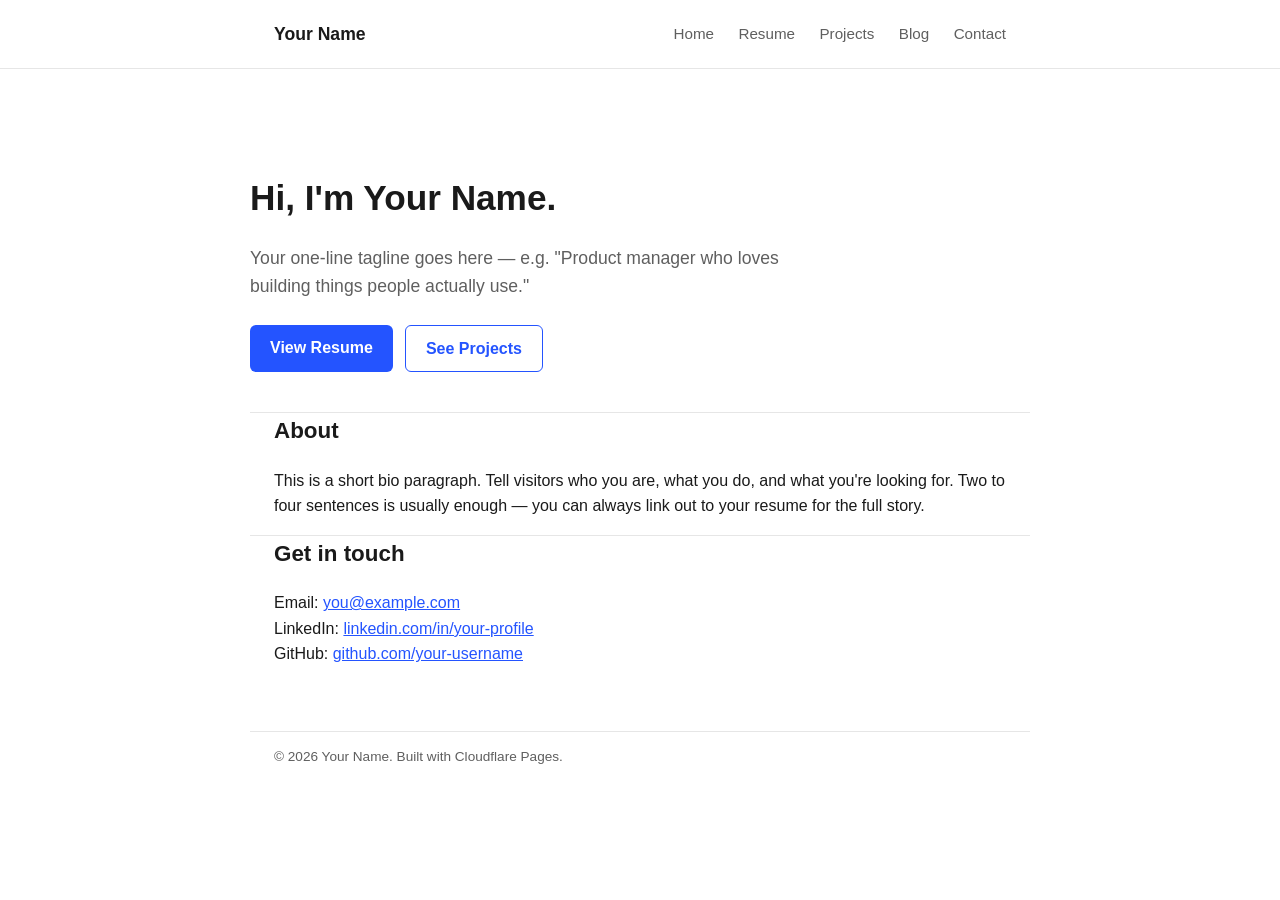
==== index.html @ 5419981f "Initial portfolio site: home, resume, projects, blog" ====
<!DOCTYPE html>
<html lang="en">
<head>
<meta charset="UTF-8">
<meta name="viewport" content="width=device-width, initial-scale=1.0">
<title>Your Name — Portfolio</title>
<link rel="stylesheet" href="styles.css">
</head>
<body>
<header class="site-header">
  <div class="wrap">
    <a class="logo" href="index.html">Your Name</a>
    <nav>
      <a href="index.html">Home</a>
      <a href="resume.html">Resume</a>
      <a href="projects.html">Projects</a>
      <a href="blog/index.html">Blog</a>
      <a href="index.html#contact">Contact</a>
    </nav>
  </div>
</header>

<main>
  <section class="hero wrap">
    <h1>Hi, I'm Your Name.</h1>
    <p class="tagline">Your one-line tagline goes here — e.g. "Product manager who loves building things people actually use."</p>
    <div class="cta">
      <a class="btn" href="resume.html">View Resume</a>
      <a class="btn btn-outline" href="projects.html">See Projects</a>
    </div>
  </section>

  <section class="about wrap">
    <h2>About</h2>
    <p>
      This is a short bio paragraph. Tell visitors who you are, what you do,
      and what you're looking for. Two to four sentences is usually enough —
      you can always link out to your resume for the full story.
    </p>
  </section>

  <section class="contact wrap" id="contact">
    <h2>Get in touch</h2>
    <p>
      Email: <a href="mailto:you@example.com">you@example.com</a><br>
      LinkedIn: <a href="#">linkedin.com/in/your-profile</a><br>
      GitHub: <a href="#">github.com/your-username</a>
    </p>
  </section>
</main>

<footer class="wrap">
  <p>&copy; 2026 Your Name. Built with Cloudflare Pages.</p>
</footer>
</body>
</html>
---- styles.css ----
:root {
  --bg: #ffffff;
  --text: #1a1a1a;
  --muted: #5f5f5f;
  --accent: #2454ff;
  --border: #e6e6e6;
  --card-bg: #f7f7f8;
  font-family: -apple-system, BlinkMacSystemFont, "Segoe UI", Roboto, Helvetica, Arial, sans-serif;
}

@media (prefers-color-scheme: dark) {
  :root {
    --bg: #121212;
    --text: #f2f2f2;
    --muted: #a3a3a3;
    --accent: #6d93ff;
    --border: #2a2a2a;
    --card-bg: #1c1c1e;
  }
}

* { box-sizing: border-box; }

body {
  margin: 0;
  background: var(--bg);
  color: var(--text);
  line-height: 1.6;
}

.wrap {
  max-width: 780px;
  margin: 0 auto;
  padding: 0 24px;
}

.site-header {
  border-bottom: 1px solid var(--border);
  padding: 20px 0;
}

.site-header .wrap {
  display: flex;
  justify-content: space-between;
  align-items: center;
  flex-wrap: wrap;
  gap: 12px;
}

.logo {
  font-weight: 700;
  font-size: 1.1rem;
  color: var(--text);
  text-decoration: none;
}

.site-header nav a {
  color: var(--muted);
  text-decoration: none;
  margin-left: 20px;
  font-size: 0.95rem;
}

.site-header nav a:first-child { margin-left: 0; }

.site-header nav a:hover { color: var(--accent); }

main { padding: 48px 0; }

.hero { padding: 24px 0 40px; }

.hero h1 { font-size: 2.2rem; margin-bottom: 8px; }

.tagline { color: var(--muted); font-size: 1.1rem; max-width: 560px; }

.cta { margin-top: 24px; display: flex; gap: 12px; flex-wrap: wrap; }

.btn {
  display: inline-block;
  padding: 10px 20px;
  background: var(--accent);
  color: #fff;
  text-decoration: none;
  border-radius: 6px;
  font-weight: 600;
}

.btn-outline {
  background: transparent;
  color: var(--accent);
  border: 1px solid var(--accent);
}

h2 { font-size: 1.4rem; margin-top: 0; }

section { padding: 32px 0; border-top: 1px solid var(--border); }

section:first-of-type { border-top: none; }

.post-list { list-style: none; padding: 0; }

.post-list li {
  padding: 16px 0;
  border-bottom: 1px solid var(--border);
}

.post-list a {
  color: var(--text);
  text-decoration: none;
  font-weight: 600;
  font-size: 1.05rem;
}

.post-list a:hover { color: var(--accent); }

.post-date, .post-meta {
  color: var(--muted);
  font-size: 0.85rem;
}

.card {
  background: var(--card-bg);
  border-radius: 8px;
  padding: 20px;
  margin-bottom: 16px;
}

article.post h1 { margin-bottom: 4px; }

article.post .post-meta { margin-bottom: 24px; display: block; }

footer {
  border-top: 1px solid var(--border);
  padding: 24px 0;
  color: var(--muted);
  font-size: 0.85rem;
}

a { color: var(--accent); }

table.resume-table { width: 100%; border-collapse: collapse; margin: 16px 0; }
table.resume-table td { padding: 4px 0; vertical-align: top; }
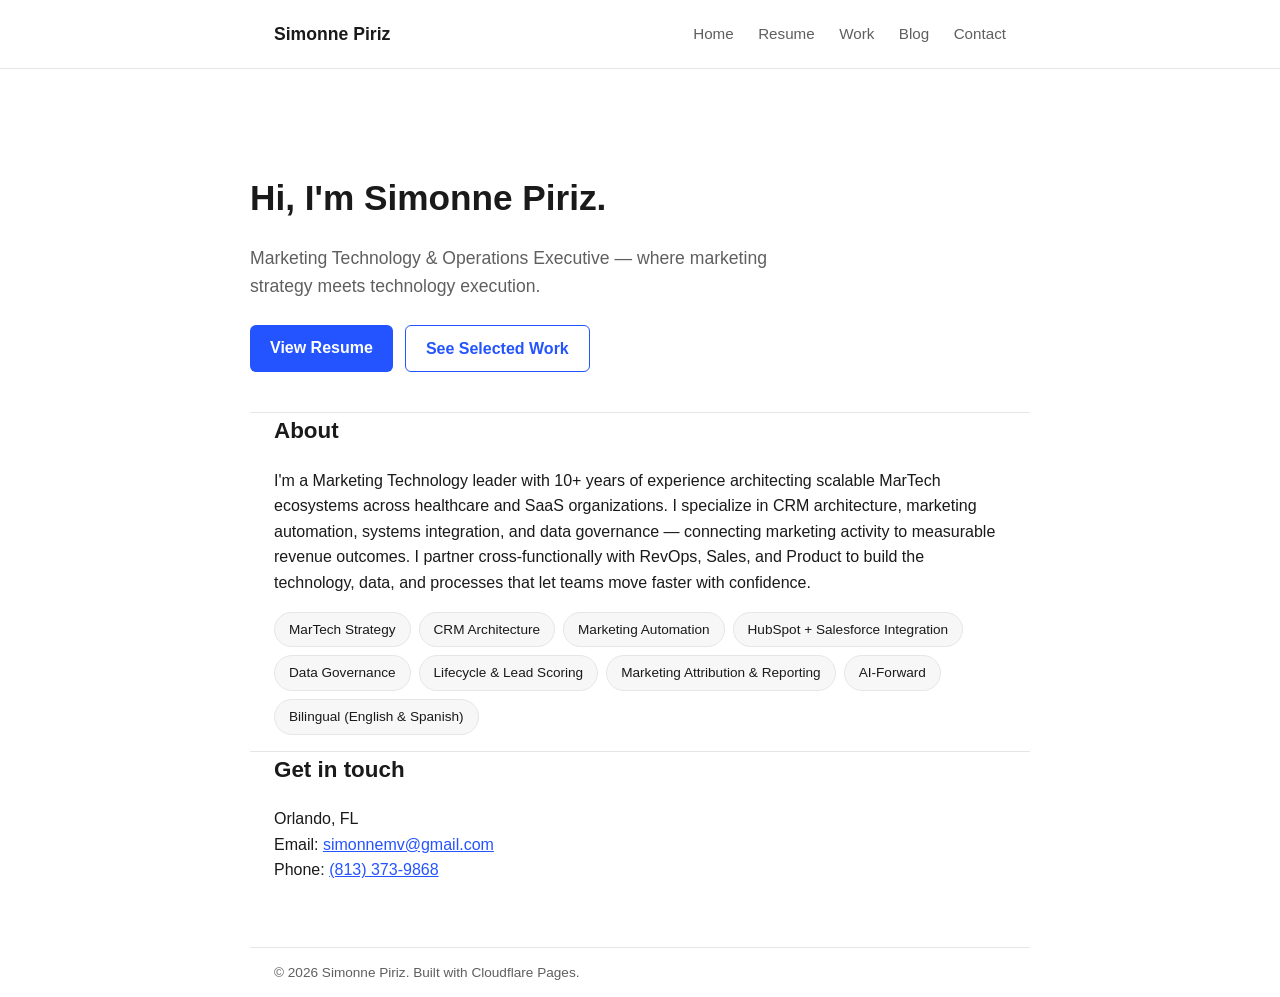
==== commit a3f89ef6: "Add real content: resume, work history, selected work, resume PDF download" ====
--- a/index.html
+++ b/index.html
@@ -3,17 +3,17 @@
 <head>
 <meta charset="UTF-8">
 <meta name="viewport" content="width=device-width, initial-scale=1.0">
-<title>Your Name — Portfolio</title>
+<title>Simonne Piriz — Marketing Technology & Operations Executive</title>
 <link rel="stylesheet" href="styles.css">
 </head>
 <body>
 <header class="site-header">
   <div class="wrap">
-    <a class="logo" href="index.html">Your Name</a>
+    <a class="logo" href="index.html">Simonne Piriz</a>
     <nav>
       <a href="index.html">Home</a>
       <a href="resume.html">Resume</a>
-      <a href="projects.html">Projects</a>
+      <a href="projects.html">Work</a>
       <a href="blog/index.html">Blog</a>
       <a href="index.html#contact">Contact</a>
     </nav>
@@ -22,35 +22,50 @@
 
 <main>
   <section class="hero wrap">
-    <h1>Hi, I'm Your Name.</h1>
-    <p class="tagline">Your one-line tagline goes here — e.g. "Product manager who loves building things people actually use."</p>
+    <h1>Hi, I'm Simonne Piriz.</h1>
+    <p class="tagline">Marketing Technology &amp; Operations Executive — where marketing strategy meets technology execution.</p>
     <div class="cta">
       <a class="btn" href="resume.html">View Resume</a>
-      <a class="btn btn-outline" href="projects.html">See Projects</a>
+      <a class="btn btn-outline" href="projects.html">See Selected Work</a>
     </div>
   </section>
 
   <section class="about wrap">
     <h2>About</h2>
     <p>
-      This is a short bio paragraph. Tell visitors who you are, what you do,
-      and what you're looking for. Two to four sentences is usually enough —
-      you can always link out to your resume for the full story.
+      I'm a Marketing Technology leader with 10+ years of experience architecting
+      scalable MarTech ecosystems across healthcare and SaaS organizations. I
+      specialize in CRM architecture, marketing automation, systems integration,
+      and data governance — connecting marketing activity to measurable revenue
+      outcomes. I partner cross-functionally with RevOps, Sales, and Product to
+      build the technology, data, and processes that let teams move faster with
+      confidence.
     </p>
+    <div class="pill-group">
+      <span class="pill">MarTech Strategy</span>
+      <span class="pill">CRM Architecture</span>
+      <span class="pill">Marketing Automation</span>
+      <span class="pill">HubSpot + Salesforce Integration</span>
+      <span class="pill">Data Governance</span>
+      <span class="pill">Lifecycle &amp; Lead Scoring</span>
+      <span class="pill">Marketing Attribution &amp; Reporting</span>
+      <span class="pill">AI-Forward</span>
+      <span class="pill">Bilingual (English &amp; Spanish)</span>
+    </div>
   </section>
 
   <section class="contact wrap" id="contact">
     <h2>Get in touch</h2>
     <p>
-      Email: <a href="mailto:you@example.com">you@example.com</a><br>
-      LinkedIn: <a href="#">linkedin.com/in/your-profile</a><br>
-      GitHub: <a href="#">github.com/your-username</a>
+      Orlando, FL<br>
+      Email: <a href="mailto:simonnemv@gmail.com">simonnemv@gmail.com</a><br>
+      Phone: <a href="tel:+18133739868">(813) 373-9868</a>
     </p>
   </section>
 </main>
 
 <footer class="wrap">
-  <p>&copy; 2026 Your Name. Built with Cloudflare Pages.</p>
+  <p>&copy; 2026 Simonne Piriz. Built with Cloudflare Pages.</p>
 </footer>
 </body>
 </html>
--- a/styles.css
+++ b/styles.css
@@ -140,3 +140,46 @@
 
 table.resume-table { width: 100%; border-collapse: collapse; margin: 16px 0; }
 table.resume-table td { padding: 4px 0; vertical-align: top; }
+
+.pill-group { display: flex; flex-wrap: wrap; gap: 8px; margin: 16px 0; }
+
+.pill {
+  background: var(--card-bg);
+  border: 1px solid var(--border);
+  border-radius: 999px;
+  padding: 6px 14px;
+  font-size: 0.85rem;
+  color: var(--text);
+}
+
+.resume-header { margin-bottom: 8px; }
+.resume-header h1 { margin-bottom: 4px; }
+.resume-contact { color: var(--muted); font-size: 0.95rem; }
+
+.exp-card { margin-bottom: 20px; }
+.exp-top {
+  display: flex;
+  justify-content: space-between;
+  align-items: baseline;
+  flex-wrap: wrap;
+  gap: 4px 16px;
+}
+.exp-company { font-weight: 700; font-size: 1.05rem; }
+.exp-role { color: var(--muted); }
+.exp-dates { color: var(--muted); font-size: 0.85rem; white-space: nowrap; }
+.exp-location { color: var(--muted); font-size: 0.85rem; }
+.exp-summary { margin: 8px 0; }
+.exp-card ul { margin: 8px 0 0; padding-left: 20px; }
+.exp-card li { margin-bottom: 6px; }
+
+.section-title {
+  text-transform: uppercase;
+  letter-spacing: 0.06em;
+  font-size: 0.8rem;
+  color: var(--muted);
+  border-top: 1px solid var(--border);
+  padding-top: 32px;
+  margin-top: 32px;
+  margin-bottom: 16px;
+}
+.section-title:first-of-type { border-top: none; padding-top: 0; margin-top: 0; }
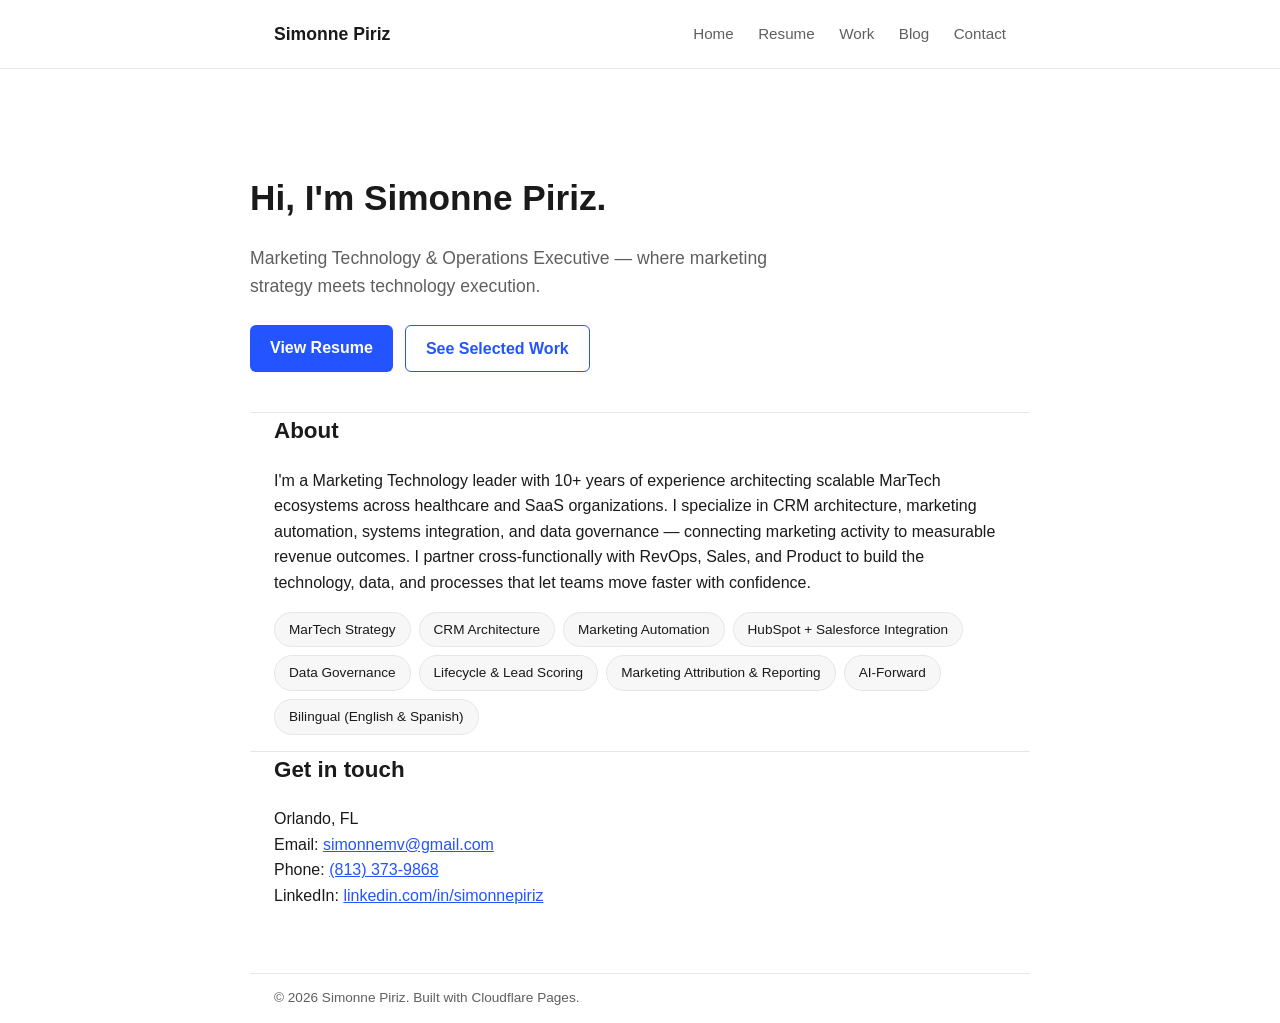
==== commit aa07b276: "Add LinkedIn link to home and resume pages" ====
--- a/index.html
+++ b/index.html
@@ -59,7 +59,8 @@
     <p>
       Orlando, FL<br>
       Email: <a href="mailto:simonnemv@gmail.com">simonnemv@gmail.com</a><br>
-      Phone: <a href="tel:+18133739868">(813) 373-9868</a>
+      Phone: <a href="tel:+18133739868">(813) 373-9868</a><br>
+      LinkedIn: <a href="https://www.linkedin.com/in/simonnepiriz/" target="_blank" rel="noopener">linkedin.com/in/simonnepiriz</a>
     </p>
   </section>
 </main>
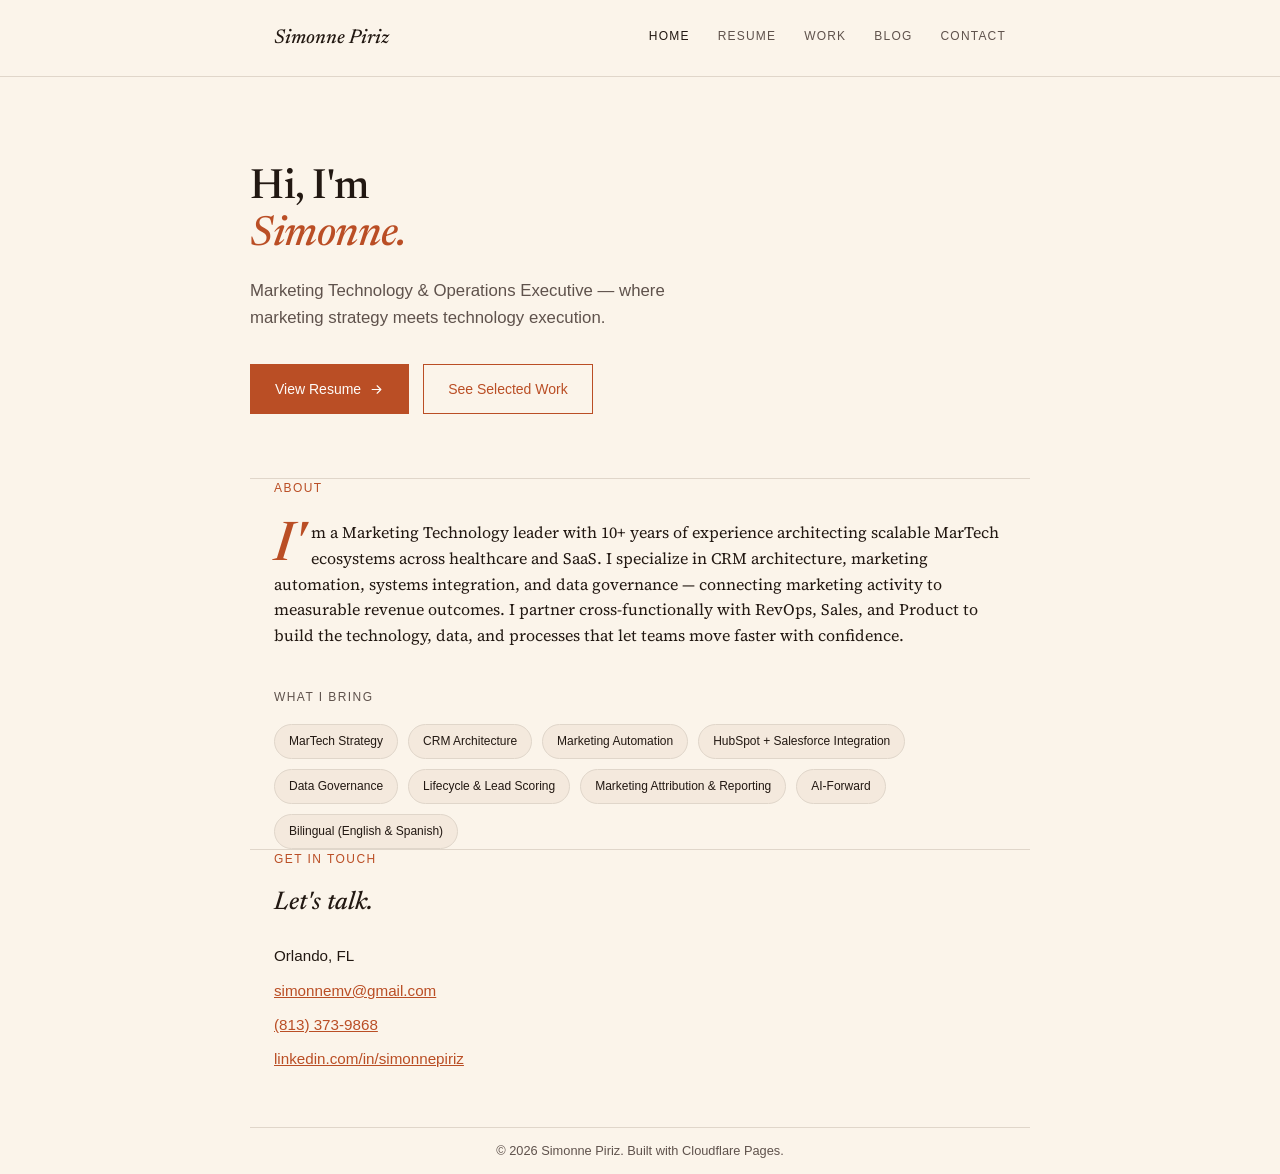
==== commit 6eb1d964: "Redesign site in warm editorial style with scroll animations, hero entrance, and reading progress ba" ====
--- a/index.html
+++ b/index.html
@@ -4,6 +4,7 @@
 <meta charset="UTF-8">
 <meta name="viewport" content="width=device-width, initial-scale=1.0">
 <title>Simonne Piriz — Marketing Technology & Operations Executive</title>
+<link rel="stylesheet" href="https://fonts.googleapis.com/css2?family=Newsreader:ital,wght@0,400;0,500;0,600;1,400;1,500&family=Source+Serif+4:opsz,wght@8..60,400;8..60,600&display=swap">
 <link rel="stylesheet" href="styles.css">
 </head>
 <body>
@@ -11,7 +12,7 @@
   <div class="wrap">
     <a class="logo" href="index.html">Simonne Piriz</a>
     <nav>
-      <a href="index.html">Home</a>
+      <a href="index.html" class="current">Home</a>
       <a href="resume.html">Resume</a>
       <a href="projects.html">Work</a>
       <a href="blog/index.html">Blog</a>
@@ -22,25 +23,28 @@
 
 <main>
   <section class="hero wrap">
-    <h1>Hi, I'm Simonne Piriz.</h1>
+    <h1>Hi, I'm<br><em>Simonne.</em></h1>
     <p class="tagline">Marketing Technology &amp; Operations Executive — where marketing strategy meets technology execution.</p>
     <div class="cta">
-      <a class="btn" href="resume.html">View Resume</a>
-      <a class="btn btn-outline" href="projects.html">See Selected Work</a>
+      <a class="btn" href="resume.html">
+        View Resume
+        <svg width="15" height="15" viewBox="0 0 24 24" fill="none" stroke="currentColor" stroke-width="1.8" stroke-linecap="round" stroke-linejoin="round"><path d="M5 12h14M13 6l6 6-6 6"/></svg>
+      </a>
+      <a class="btn-outline" href="projects.html">See Selected Work</a>
     </div>
   </section>
 
-  <section class="about wrap">
-    <h2>About</h2>
-    <p>
+  <section class="about wrap reveal">
+    <div class="label" style="color: var(--accent); margin-bottom: 22px;">About</div>
+    <p class="lede">
       I'm a Marketing Technology leader with 10+ years of experience architecting
-      scalable MarTech ecosystems across healthcare and SaaS organizations. I
-      specialize in CRM architecture, marketing automation, systems integration,
-      and data governance — connecting marketing activity to measurable revenue
-      outcomes. I partner cross-functionally with RevOps, Sales, and Product to
-      build the technology, data, and processes that let teams move faster with
-      confidence.
+      scalable MarTech ecosystems across healthcare and SaaS. I specialize in CRM
+      architecture, marketing automation, systems integration, and data governance —
+      connecting marketing activity to measurable revenue outcomes. I partner
+      cross-functionally with RevOps, Sales, and Product to build the technology,
+      data, and processes that let teams move faster with confidence.
     </p>
+    <div class="label" style="color: var(--muted); margin: 40px 0 16px;">What I Bring</div>
     <div class="pill-group">
       <span class="pill">MarTech Strategy</span>
       <span class="pill">CRM Architecture</span>
@@ -54,13 +58,14 @@
     </div>
   </section>
 
-  <section class="contact wrap" id="contact">
-    <h2>Get in touch</h2>
-    <p>
-      Orlando, FL<br>
-      Email: <a href="mailto:simonnemv@gmail.com">simonnemv@gmail.com</a><br>
-      Phone: <a href="tel:+18133739868">(813) 373-9868</a><br>
-      LinkedIn: <a href="https://www.linkedin.com/in/simonnepiriz/" target="_blank" rel="noopener">linkedin.com/in/simonnepiriz</a>
+  <section class="contact wrap reveal" id="contact">
+    <div class="label" style="color: var(--accent); margin-bottom: 14px;">Get in Touch</div>
+    <h2 style="font-style: italic;">Let's talk.</h2>
+    <p class="sans" style="font-size: 0.95rem; display: flex; flex-direction: column; gap: 10px; color: var(--text);">
+      <span>Orlando, FL</span>
+      <span><a href="mailto:simonnemv@gmail.com">simonnemv@gmail.com</a></span>
+      <span><a href="tel:+18133739868">(813) 373-9868</a></span>
+      <span><a href="https://www.linkedin.com/in/simonnepiriz/" target="_blank" rel="noopener">linkedin.com/in/simonnepiriz</a></span>
     </p>
   </section>
 </main>
@@ -68,5 +73,6 @@
 <footer class="wrap">
   <p>&copy; 2026 Simonne Piriz. Built with Cloudflare Pages.</p>
 </footer>
+<script src="scripts.js"></script>
 </body>
 </html>
--- a/styles.css
+++ b/styles.css
@@ -1,21 +1,22 @@
 :root {
-  --bg: #ffffff;
-  --text: #1a1a1a;
-  --muted: #5f5f5f;
-  --accent: #2454ff;
-  --border: #e6e6e6;
-  --card-bg: #f7f7f8;
-  font-family: -apple-system, BlinkMacSystemFont, "Segoe UI", Roboto, Helvetica, Arial, sans-serif;
+  --bg: oklch(97% 0.015 75);
+  --text: oklch(22% 0.02 50);
+  --muted: oklch(45% 0.02 50);
+  --accent: oklch(56% 0.15 40);
+  --border: oklch(88% 0.02 70);
+  --card-bg: oklch(94% 0.02 70);
+  --btn-text: oklch(99% 0.005 75);
 }
 
 @media (prefers-color-scheme: dark) {
   :root {
-    --bg: #121212;
-    --text: #f2f2f2;
-    --muted: #a3a3a3;
-    --accent: #6d93ff;
-    --border: #2a2a2a;
-    --card-bg: #1c1c1e;
+    --bg: oklch(18% 0.015 50);
+    --text: oklch(92% 0.01 70);
+    --muted: oklch(68% 0.015 60);
+    --accent: oklch(72% 0.14 40);
+    --border: oklch(30% 0.02 50);
+    --card-bg: oklch(24% 0.02 50);
+    --btn-text: oklch(14% 0.01 50);
   }
 }
 
@@ -25,8 +26,20 @@
   margin: 0;
   background: var(--bg);
   color: var(--text);
+  font-family: "Source Serif 4", Georgia, serif;
   line-height: 1.6;
 }
+
+.sans { font-family: -apple-system, BlinkMacSystemFont, "Segoe UI", Helvetica, Arial, sans-serif; }
+.display { font-family: "Newsreader", Georgia, serif; }
+.label {
+  font-family: -apple-system, BlinkMacSystemFont, "Segoe UI", Helvetica, Arial, sans-serif;
+  font-size: 12px;
+  letter-spacing: 0.12em;
+  text-transform: uppercase;
+}
+
+a { color: var(--accent); }
 
 .wrap {
   max-width: 780px;
@@ -34,10 +47,18 @@
   padding: 0 24px;
 }
 
+/* Header */
 .site-header {
   border-bottom: 1px solid var(--border);
-  padding: 20px 0;
-}
+  padding: 22px 0;
+  position: sticky;
+  top: 0;
+  background: var(--bg);
+  z-index: 10;
+  transition: box-shadow 0.3s ease;
+}
+
+.site-header.scrolled { box-shadow: 0 2px 16px rgba(0, 0, 0, 0.06); }
 
 .site-header .wrap {
   display: flex;
@@ -48,115 +69,227 @@
 }
 
 .logo {
-  font-weight: 700;
-  font-size: 1.1rem;
+  font-family: "Newsreader", Georgia, serif;
+  font-style: italic;
+  font-weight: 500;
+  font-size: 20px;
   color: var(--text);
   text-decoration: none;
 }
 
+.site-header nav {
+  display: flex;
+  gap: 28px;
+  flex-wrap: wrap;
+}
+
 .site-header nav a {
+  font-family: -apple-system, BlinkMacSystemFont, "Segoe UI", Helvetica, Arial, sans-serif;
+  font-size: 12px;
+  letter-spacing: 0.1em;
+  text-transform: uppercase;
   color: var(--muted);
   text-decoration: none;
-  margin-left: 20px;
-  font-size: 0.95rem;
-}
-
-.site-header nav a:first-child { margin-left: 0; }
-
-.site-header nav a:hover { color: var(--accent); }
-
-main { padding: 48px 0; }
-
-.hero { padding: 24px 0 40px; }
-
-.hero h1 { font-size: 2.2rem; margin-bottom: 8px; }
-
-.tagline { color: var(--muted); font-size: 1.1rem; max-width: 560px; }
-
-.cta { margin-top: 24px; display: flex; gap: 12px; flex-wrap: wrap; }
-
-.btn {
-  display: inline-block;
-  padding: 10px 20px;
+  position: relative;
+  padding-bottom: 3px;
+}
+
+.site-header nav a.current { color: var(--text); }
+
+.site-header nav a:after {
+  content: "";
+  position: absolute;
+  left: 0;
+  bottom: 0;
+  width: 100%;
+  height: 1px;
   background: var(--accent);
-  color: #fff;
+  transform: scaleX(0);
+  transform-origin: left;
+  transition: transform 0.25s ease;
+}
+
+.site-header nav a:hover:after { transform: scaleX(1); }
+
+main { padding-bottom: 40px; }
+
+/* Hero */
+.hero { padding: 88px 0 64px; }
+
+.hero h1 {
+  font-family: "Newsreader", Georgia, serif;
+  font-weight: 500;
+  font-size: 2.6rem;
+  line-height: 1.12;
+  letter-spacing: -0.01em;
+  margin: 0 0 20px;
+  opacity: 0;
+  transform: translateY(14px);
+  animation: fadeUp 0.7s ease forwards;
+  animation-delay: 0.05s;
+}
+
+.hero h1 em {
+  font-style: italic;
+  color: var(--accent);
+}
+
+.hero .tagline {
+  font-family: -apple-system, BlinkMacSystemFont, "Segoe UI", Helvetica, Arial, sans-serif;
+  color: var(--muted);
+  font-size: 1.05rem;
+  max-width: 480px;
+  margin: 0 0 32px;
+  opacity: 0;
+  transform: translateY(14px);
+  animation: fadeUp 0.7s ease forwards;
+  animation-delay: 0.22s;
+}
+
+.cta {
+  display: flex;
+  gap: 14px;
+  flex-wrap: wrap;
+  opacity: 0;
+  transform: translateY(14px);
+  animation: fadeUp 0.7s ease forwards;
+  animation-delay: 0.38s;
+}
+
+@keyframes fadeUp {
+  to { opacity: 1; transform: translateY(0); }
+}
+
+.btn, .btn-outline {
+  display: inline-flex;
+  align-items: center;
+  gap: 8px;
+  padding: 13px 24px;
+  font-family: -apple-system, BlinkMacSystemFont, "Segoe UI", Helvetica, Arial, sans-serif;
+  font-size: 14px;
   text-decoration: none;
-  border-radius: 6px;
-  font-weight: 600;
-}
-
-.btn-outline {
-  background: transparent;
+  border: 1px solid var(--accent);
+}
+
+.btn { background: var(--accent); color: var(--btn-text); }
+.btn-outline { background: transparent; color: var(--accent); }
+
+.btn svg, .btn-outline svg { transition: transform 0.25s ease; }
+.btn:hover svg, .btn-outline:hover svg { transform: translateX(3px); }
+
+/* Reveal on scroll */
+.reveal {
+  opacity: 0;
+  transform: translateY(18px);
+  transition: opacity 0.6s ease, transform 0.6s ease;
+}
+
+.reveal.is-visible { opacity: 1; transform: translateY(0); }
+
+section {
+  padding: 56px 0;
+  border-top: 1px solid var(--border);
+}
+
+section:first-of-type { border-top: none; }
+
+/* Drop cap */
+.about p.lede:first-letter {
+  font-family: "Newsreader", Georgia, serif;
+  font-style: italic;
+  font-weight: 500;
+  font-size: 3.4rem;
+  line-height: 0.7;
+  float: left;
+  margin: 8px 8px 0 0;
   color: var(--accent);
-  border: 1px solid var(--accent);
-}
-
-h2 { font-size: 1.4rem; margin-top: 0; }
-
-section { padding: 32px 0; border-top: 1px solid var(--border); }
-
-section:first-of-type { border-top: none; }
-
-.post-list { list-style: none; padding: 0; }
-
-.post-list li {
-  padding: 16px 0;
-  border-bottom: 1px solid var(--border);
-}
-
-.post-list a {
-  color: var(--text);
-  text-decoration: none;
-  font-weight: 600;
-  font-size: 1.05rem;
-}
-
-.post-list a:hover { color: var(--accent); }
-
-.post-date, .post-meta {
-  color: var(--muted);
-  font-size: 0.85rem;
-}
-
-.card {
-  background: var(--card-bg);
-  border-radius: 8px;
-  padding: 20px;
-  margin-bottom: 16px;
-}
-
-article.post h1 { margin-bottom: 4px; }
-
-article.post .post-meta { margin-bottom: 24px; display: block; }
-
-footer {
-  border-top: 1px solid var(--border);
-  padding: 24px 0;
-  color: var(--muted);
-  font-size: 0.85rem;
-}
-
-a { color: var(--accent); }
-
-table.resume-table { width: 100%; border-collapse: collapse; margin: 16px 0; }
-table.resume-table td { padding: 4px 0; vertical-align: top; }
-
-.pill-group { display: flex; flex-wrap: wrap; gap: 8px; margin: 16px 0; }
+}
+
+h2 {
+  font-family: "Newsreader", Georgia, serif;
+  font-weight: 500;
+  font-size: 1.6rem;
+  margin: 0 0 20px;
+}
+
+.pill-group {
+  display: flex;
+  flex-wrap: wrap;
+  gap: 10px;
+  margin: 0;
+}
 
 .pill {
+  font-family: -apple-system, BlinkMacSystemFont, "Segoe UI", Helvetica, Arial, sans-serif;
+  padding: 7px 14px;
   background: var(--card-bg);
   border: 1px solid var(--border);
   border-radius: 999px;
-  padding: 6px 14px;
-  font-size: 0.85rem;
+  font-size: 12px;
   color: var(--text);
-}
-
-.resume-header { margin-bottom: 8px; }
-.resume-header h1 { margin-bottom: 4px; }
-.resume-contact { color: var(--muted); font-size: 0.95rem; }
-
-.exp-card { margin-bottom: 20px; }
+  opacity: 0;
+  transform: translateY(6px);
+  transition: opacity 0.4s ease, transform 0.4s ease;
+}
+
+.pill-group.is-visible .pill { opacity: 1; transform: translateY(0); }
+
+/* Post list / blog */
+.post-list { list-style: none; padding: 0; }
+
+.post-list li { padding: 16px 0; border-bottom: 1px solid var(--border); }
+
+.post-list a { color: var(--text); text-decoration: none; font-weight: 600; font-size: 1.05rem; }
+.post-list a:hover { color: var(--accent); }
+
+.post-date, .post-meta { font-family: -apple-system, BlinkMacSystemFont, "Segoe UI", Helvetica, Arial, sans-serif; color: var(--muted); font-size: 0.85rem; }
+
+.reading-progress {
+  position: fixed;
+  top: 0;
+  left: 0;
+  height: 3px;
+  width: 0%;
+  background: var(--accent);
+  z-index: 20;
+  transition: width 0.1s linear;
+}
+
+article.post h1 { margin-bottom: 6px; }
+article.post .post-meta { margin-bottom: 24px; display: block; }
+
+/* Resume */
+.resume-header h1 {
+  font-family: "Newsreader", Georgia, serif;
+  font-style: italic;
+  font-weight: 500;
+  font-size: 2.4rem;
+  margin: 0 0 10px;
+}
+
+.resume-contact {
+  font-family: -apple-system, BlinkMacSystemFont, "Segoe UI", Helvetica, Arial, sans-serif;
+  color: var(--muted);
+  font-size: 0.9rem;
+}
+
+.section-title {
+  font-family: -apple-system, BlinkMacSystemFont, "Segoe UI", Helvetica, Arial, sans-serif;
+  text-transform: uppercase;
+  letter-spacing: 0.12em;
+  font-size: 12px;
+  color: var(--accent);
+  border-top: 1px solid var(--border);
+  padding-top: 40px;
+  margin-top: 40px;
+  margin-bottom: 18px;
+}
+
+.section-title:first-of-type { border-top: none; padding-top: 0; margin-top: 0; }
+
+.exp-card { padding: 28px 0; border-top: 1px solid var(--border); }
+.exp-card:first-of-type { border-top: none; padding-top: 0; }
+
 .exp-top {
   display: flex;
   justify-content: space-between;
@@ -164,22 +297,48 @@
   flex-wrap: wrap;
   gap: 4px 16px;
 }
-.exp-company { font-weight: 700; font-size: 1.05rem; }
-.exp-role { color: var(--muted); }
-.exp-dates { color: var(--muted); font-size: 0.85rem; white-space: nowrap; }
-.exp-location { color: var(--muted); font-size: 0.85rem; }
-.exp-summary { margin: 8px 0; }
-.exp-card ul { margin: 8px 0 0; padding-left: 20px; }
-.exp-card li { margin-bottom: 6px; }
-
-.section-title {
-  text-transform: uppercase;
-  letter-spacing: 0.06em;
+
+.exp-company {
+  font-family: "Newsreader", Georgia, serif;
+  font-weight: 600;
+  font-size: 1.15rem;
+}
+
+.exp-role { font-family: -apple-system, BlinkMacSystemFont, "Segoe UI", Helvetica, Arial, sans-serif; font-style: italic; color: var(--accent); font-size: 0.9rem; }
+.exp-dates { font-family: -apple-system, BlinkMacSystemFont, "Segoe UI", Helvetica, Arial, sans-serif; color: var(--muted); font-size: 0.75rem; text-transform: uppercase; letter-spacing: 0.05em; white-space: nowrap; }
+.exp-location { font-family: -apple-system, BlinkMacSystemFont, "Segoe UI", Helvetica, Arial, sans-serif; color: var(--muted); font-size: 0.85rem; }
+.exp-summary { margin: 14px 0; font-size: 1rem; }
+
+.exp-card ul { list-style: none; margin: 0; padding: 0; display: flex; flex-direction: column; gap: 8px; }
+.exp-card li { font-size: 0.94rem; line-height: 1.6; padding-left: 20px; position: relative; }
+.exp-card li:before { content: "\2014"; position: absolute; left: 0; color: var(--accent); }
+
+/* Selected work */
+.work-entry {
+  display: flex;
+  gap: 24px;
+  padding: 36px 0;
+  border-top: 1px solid var(--border);
+}
+
+.work-entry:first-of-type { border-top: none; padding-top: 0; }
+
+.work-index {
+  font-family: "Newsreader", Georgia, serif;
+  font-style: italic;
+  font-size: 1.6rem;
+  color: var(--border);
+  min-width: 42px;
+}
+
+.work-entry h2 { font-size: 1.35rem; margin: 4px 0 10px; }
+.work-entry .exp-location { color: var(--accent); margin-bottom: 4px; display: block; }
+
+footer {
+  border-top: 1px solid var(--border);
+  padding: 28px 0;
+  color: var(--muted);
+  font-family: -apple-system, BlinkMacSystemFont, "Segoe UI", Helvetica, Arial, sans-serif;
   font-size: 0.8rem;
-  color: var(--muted);
-  border-top: 1px solid var(--border);
-  padding-top: 32px;
-  margin-top: 32px;
-  margin-bottom: 16px;
-}
-.section-title:first-of-type { border-top: none; padding-top: 0; margin-top: 0; }
+  text-align: center;
+}
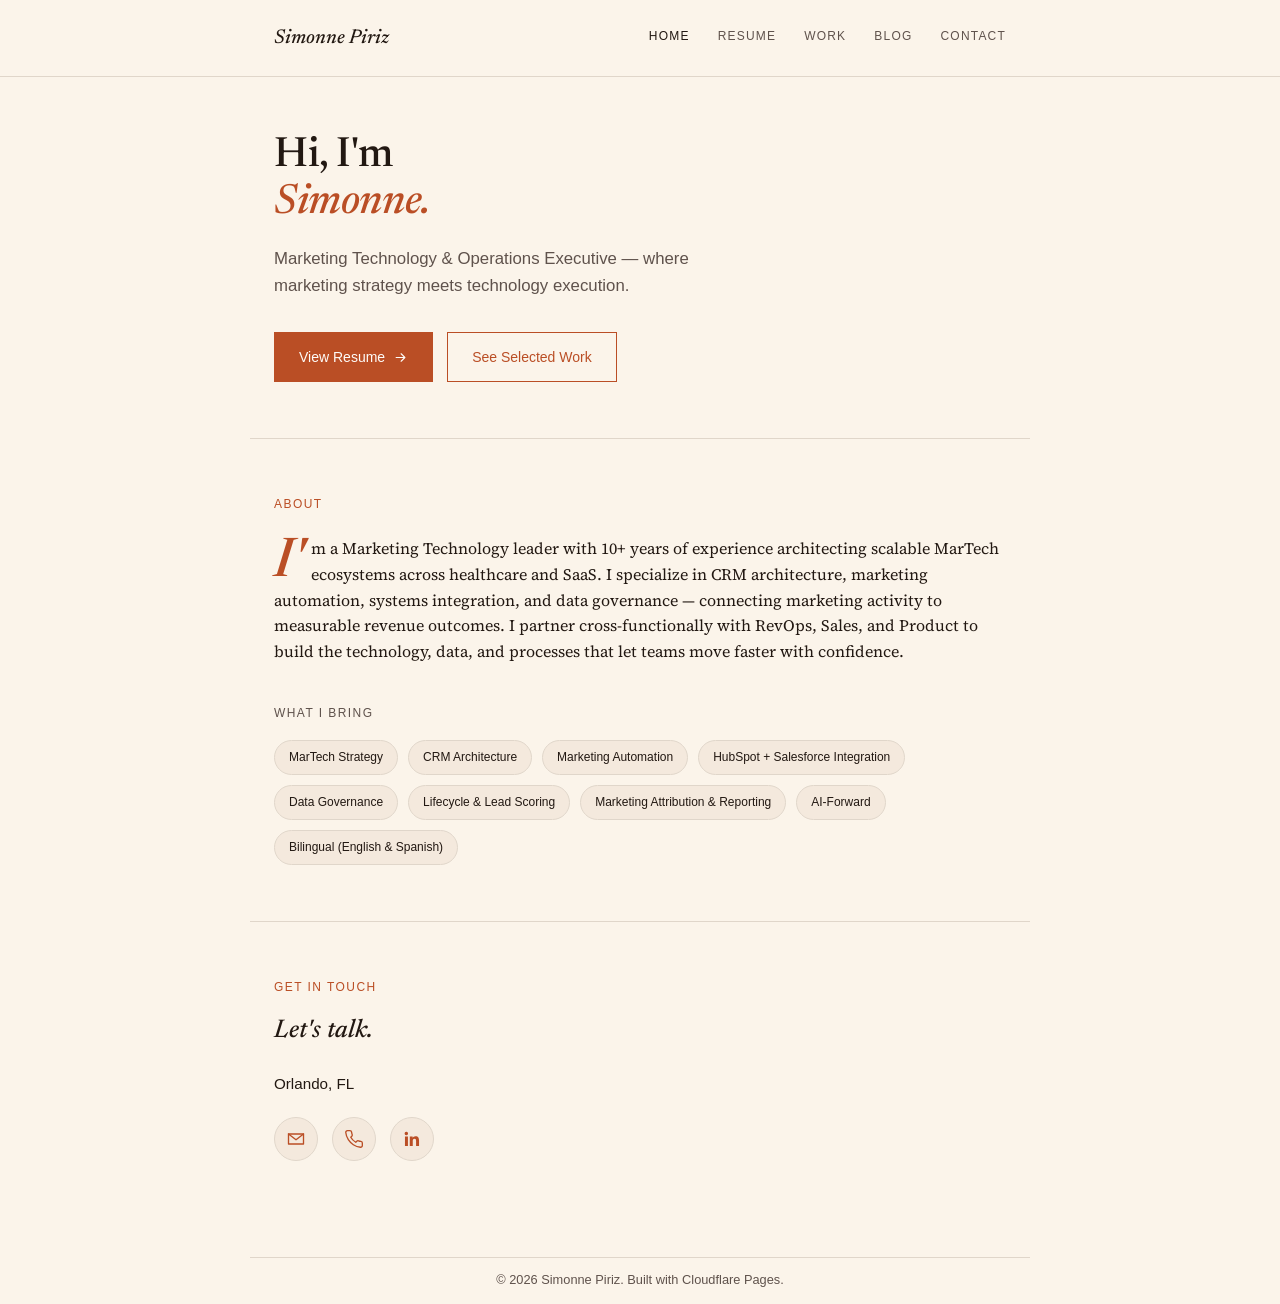
==== commit 71efb1a5: "Replace text contact list with social icons on Home and Resume pages" ====
--- a/index.html
+++ b/index.html
@@ -61,12 +61,18 @@
   <section class="contact wrap reveal" id="contact">
     <div class="label" style="color: var(--accent); margin-bottom: 14px;">Get in Touch</div>
     <h2 style="font-style: italic;">Let's talk.</h2>
-    <p class="sans" style="font-size: 0.95rem; display: flex; flex-direction: column; gap: 10px; color: var(--text);">
-      <span>Orlando, FL</span>
-      <span><a href="mailto:simonnemv@gmail.com">simonnemv@gmail.com</a></span>
-      <span><a href="tel:+18133739868">(813) 373-9868</a></span>
-      <span><a href="https://www.linkedin.com/in/simonnepiriz/" target="_blank" rel="noopener">linkedin.com/in/simonnepiriz</a></span>
-    </p>
+    <p class="sans" style="font-size: 0.95rem; color: var(--text); margin-bottom: 20px;">Orlando, FL</p>
+    <div class="social-icons">
+      <a href="mailto:simonnemv@gmail.com" title="Email" aria-label="Email">
+        <svg width="20" height="20" viewBox="0 0 24 24" fill="none" stroke="currentColor" stroke-width="1.6" stroke-linecap="round" stroke-linejoin="round"><path d="M3 6h18v12H3z"/><path d="M3 6l9 7 9-7"/></svg>
+      </a>
+      <a href="tel:+18133739868" title="Phone" aria-label="Phone">
+        <svg width="20" height="20" viewBox="0 0 24 24" fill="none" stroke="currentColor" stroke-width="1.6" stroke-linecap="round" stroke-linejoin="round"><path d="M22 16.92v3a2 2 0 0 1-2.18 2 19.79 19.79 0 0 1-8.63-3.07 19.5 19.5 0 0 1-6-6 19.79 19.79 0 0 1-3.07-8.67A2 2 0 0 1 4.11 2h3a2 2 0 0 1 2 1.72c.13.96.36 1.9.7 2.81a2 2 0 0 1-.45 2.11L8.09 9.91a16 16 0 0 0 6 6l1.27-1.27a2 2 0 0 1 2.11-.45c.91.34 1.85.57 2.81.7A2 2 0 0 1 22 16.92z"/></svg>
+      </a>
+      <a href="https://www.linkedin.com/in/simonnepiriz/" target="_blank" rel="noopener" title="LinkedIn" aria-label="LinkedIn">
+        <svg width="20" height="20" viewBox="0 0 24 24" fill="currentColor"><path d="M20.45 20.45h-3.55v-5.57c0-1.33-.03-3.04-1.86-3.04-1.85 0-2.13 1.45-2.13 2.94v5.67H9.35V9h3.41v1.56h.05c.48-.9 1.64-1.85 3.37-1.85 3.6 0 4.27 2.37 4.27 5.46v6.28zM5.34 7.43a2.07 2.07 0 1 1 0-4.13 2.07 2.07 0 0 1 0 4.13zM7.12 20.45H3.55V9h3.57z"/></svg>
+      </a>
+    </div>
   </section>
 </main>
 
--- a/styles.css
+++ b/styles.css
@@ -81,6 +81,10 @@
   display: flex;
   gap: 28px;
   flex-wrap: wrap;
+}
+
+@media (max-width: 480px) {
+  .site-header nav { gap: 10px 20px; }
 }
 
 .site-header nav a {
@@ -186,12 +190,12 @@
 
 .reveal.is-visible { opacity: 1; transform: translateY(0); }
 
-section {
-  padding: 56px 0;
+section.wrap {
+  padding: 56px 24px;
   border-top: 1px solid var(--border);
 }
 
-section:first-of-type { border-top: none; }
+section.wrap:first-of-type { border-top: none; }
 
 /* Drop cap */
 .about p.lede:first-letter {
@@ -258,6 +262,56 @@
 article.post h1 { margin-bottom: 6px; }
 article.post .post-meta { margin-bottom: 24px; display: block; }
 
+/* Social icons */
+.social-icons {
+  display: flex;
+  gap: 14px;
+  flex-wrap: wrap;
+}
+
+.social-icons a {
+  display: flex;
+  align-items: center;
+  justify-content: center;
+  width: 44px;
+  height: 44px;
+  border-radius: 999px;
+  background: var(--card-bg);
+  border: 1px solid var(--border);
+  color: var(--accent);
+  transition: background 0.2s ease, color 0.2s ease, transform 0.2s ease;
+}
+
+.social-icons a:hover {
+  background: var(--accent);
+  color: var(--bg);
+  transform: translateY(-2px);
+}
+
+.social-icons-inline {
+  display: flex;
+  gap: 10px;
+  align-items: center;
+}
+
+.social-icons-inline a {
+  display: flex;
+  align-items: center;
+  justify-content: center;
+  width: 30px;
+  height: 30px;
+  border-radius: 999px;
+  background: var(--card-bg);
+  border: 1px solid var(--border);
+  color: var(--accent);
+  transition: background 0.2s ease, color 0.2s ease;
+}
+
+.social-icons-inline a:hover {
+  background: var(--accent);
+  color: var(--bg);
+}
+
 /* Resume */
 .resume-header h1 {
   font-family: "Newsreader", Georgia, serif;
